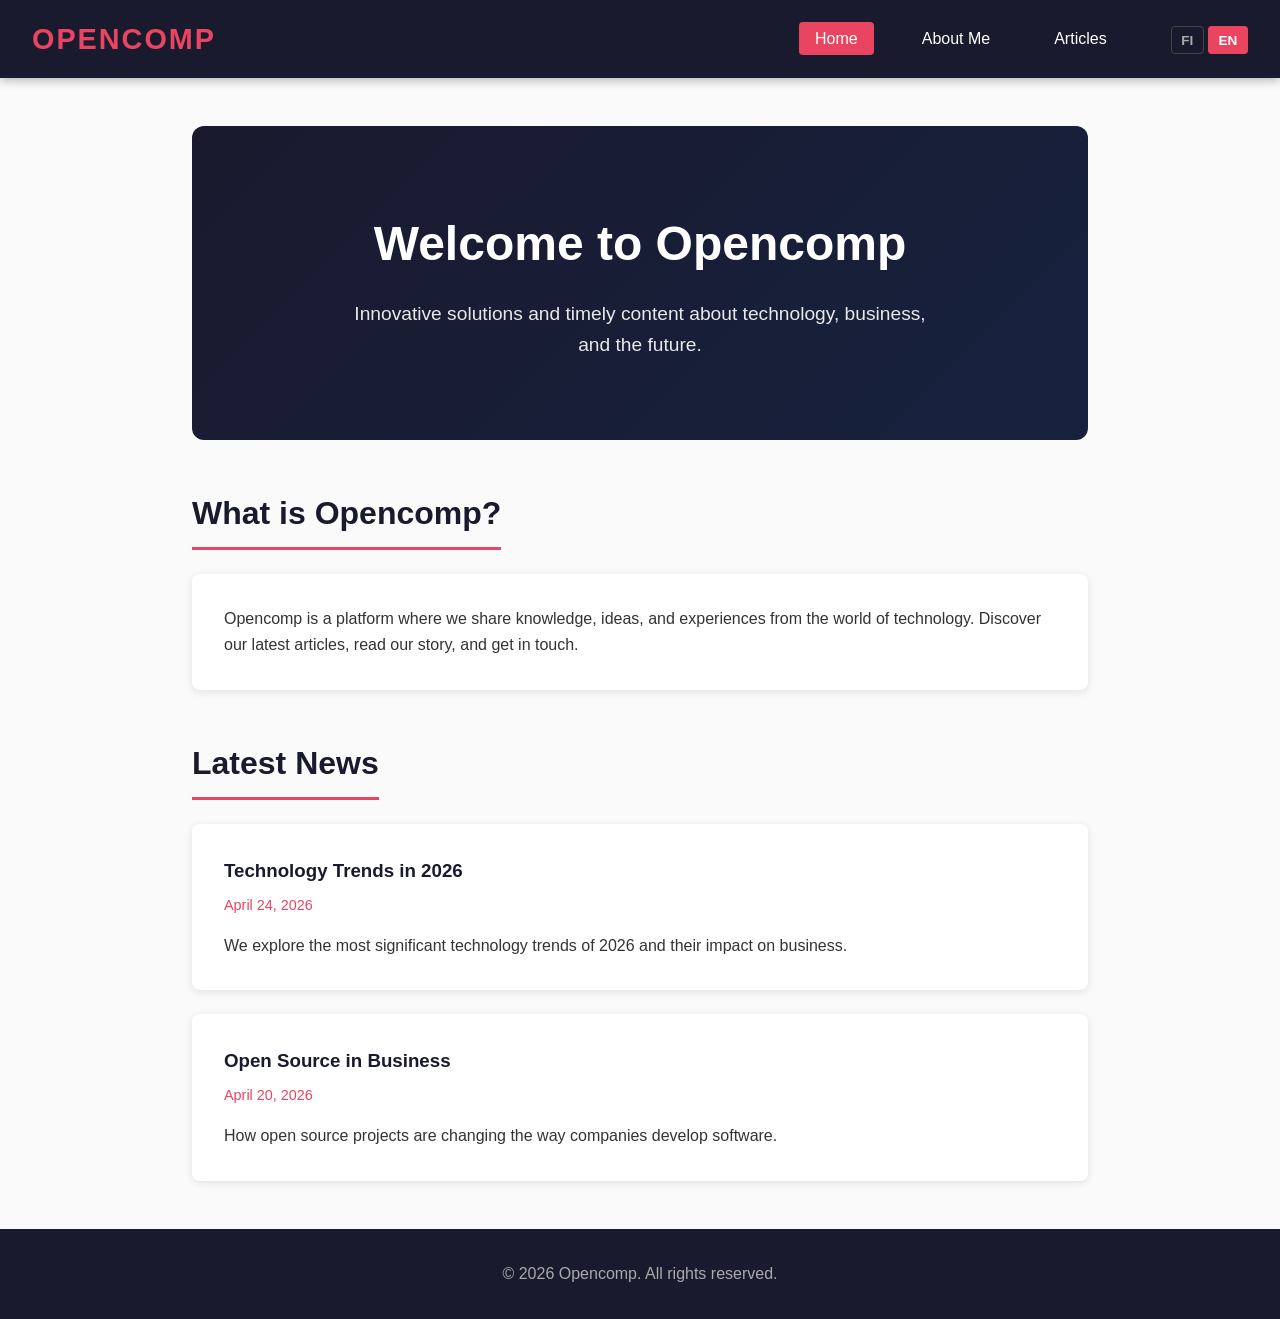
==== en/index.html @ 2e07d673 "Add language switcher and English translations" ====
<!DOCTYPE html>
<html lang="en">
<head>
  <meta charset="UTF-8">
  <meta name="viewport" content="width=device-width, initial-scale=1.0">
  <title>Opencomp – Home</title>
  <link rel="stylesheet" href="../css/style.css">
</head>
<body>
  <header>
    <div class="logo">OPENCOMP</div>
    <div class="header-inner">
      <nav>
        <ul>
          <li><a href="index.html" class="active">Home</a></li>
          <li><a href="about.html">About Me</a></li>
          <li><a href="articles.html">Articles</a></li>
        </ul>
      </nav>
      <ul class="lang-switch">
        <li><a href="../index.html">FI</a></li>
        <li><a href="#" class="active">EN</a></li>
      </ul>
    </div>
  </header>

  <main>
    <div class="hero">
      <h1>Welcome to Opencomp</h1>
      <p>Innovative solutions and timely content about technology, business, and the future.</p>
    </div>

    <section>
      <h2>What is Opencomp?</h2>
      <div class="card">
        <p>Opencomp is a platform where we share knowledge, ideas, and experiences from the world of technology. Discover our latest articles, read our story, and get in touch.</p>
      </div>
    </section>

    <section>
      <h2>Latest News</h2>
      <div class="card">
        <h3>Technology Trends in 2026</h3>
        <p class="date">April 24, 2026</p>
        <p>We explore the most significant technology trends of 2026 and their impact on business.</p>
      </div>
      <div class="card">
        <h3>Open Source in Business</h3>
        <p class="date">April 20, 2026</p>
        <p>How open source projects are changing the way companies develop software.</p>
      </div>
    </section>
  </main>

  <footer>
    <p>&copy; 2026 Opencomp. All rights reserved.</p>
  </footer>
</body>
</html>
---- css/style.css ----
* {
  margin: 0;
  padding: 0;
  box-sizing: border-box;
}

body {
  font-family: 'Segoe UI', Tahoma, Geneva, Verdana, sans-serif;
  line-height: 1.6;
  color: #333;
  background-color: #fafafa;
}

header {
  background-color: #1a1a2e;
  color: #fff;
  padding: 1rem 2rem;
  display: flex;
  justify-content: space-between;
  align-items: center;
  position: sticky;
  top: 0;
  z-index: 1000;
  box-shadow: 0 2px 10px rgba(0,0,0,0.3);
}

.logo {
  font-size: 1.8rem;
  font-weight: 700;
  letter-spacing: 2px;
  color: #e94560;
}

nav ul {
  list-style: none;
  display: flex;
  gap: 2rem;
}

nav a {
  color: #fff;
  text-decoration: none;
  font-size: 1rem;
  font-weight: 500;
  padding: 0.5rem 1rem;
  border-radius: 4px;
  transition: background-color 0.3s, color 0.3s;
}

nav a:hover,
nav a.active {
  background-color: #e94560;
  color: #fff;
}

main {
  max-width: 960px;
  margin: 3rem auto;
  padding: 0 2rem;
  min-height: 70vh;
}

.hero {
  text-align: center;
  padding: 5rem 2rem;
  background: linear-gradient(135deg, #1a1a2e 0%, #16213e 100%);
  color: #fff;
  border-radius: 12px;
  margin-bottom: 3rem;
}

.hero h1 {
  font-size: 3rem;
  margin-bottom: 1rem;
}

.hero p {
  font-size: 1.2rem;
  max-width: 600px;
  margin: 0 auto;
  opacity: 0.9;
}

section {
  margin-bottom: 3rem;
}

section h2 {
  font-size: 2rem;
  margin-bottom: 1.5rem;
  color: #1a1a2e;
  border-bottom: 3px solid #e94560;
  padding-bottom: 0.5rem;
  display: inline-block;
}

.card {
  background: #fff;
  border-radius: 8px;
  padding: 2rem;
  margin-bottom: 1.5rem;
  box-shadow: 0 2px 8px rgba(0,0,0,0.1);
  transition: transform 0.2s;
}

.card:hover {
  transform: translateY(-3px);
}

.card h3 {
  color: #1a1a2e;
  margin-bottom: 0.5rem;
}

.card .date {
  color: #e94560;
  font-size: 0.9rem;
  margin-bottom: 1rem;
}

form {
  background: #fff;
  padding: 2rem;
  border-radius: 8px;
  box-shadow: 0 2px 8px rgba(0,0,0,0.1);
}

form label {
  display: block;
  margin-bottom: 0.5rem;
  font-weight: 600;
  color: #1a1a2e;
}

form input,
form textarea {
  width: 100%;
  padding: 0.75rem;
  margin-bottom: 1.5rem;
  border: 1px solid #ddd;
  border-radius: 4px;
  font-size: 1rem;
  font-family: inherit;
}

form textarea {
  height: 150px;
  resize: vertical;
}

form button {
  background-color: #e94560;
  color: #fff;
  border: none;
  padding: 0.75rem 2rem;
  font-size: 1rem;
  font-weight: 600;
  border-radius: 4px;
  cursor: pointer;
  transition: background-color 0.3s;
}

form button:hover {
  background-color: #c73652;
}

.contact-info {
  display: grid;
  grid-template-columns: repeat(auto-fit, minmax(200px, 1fr));
  gap: 1.5rem;
  margin-bottom: 2rem;
}

.contact-info .card {
  text-align: center;
}

.contact-info .card h3 {
  margin-bottom: 0.5rem;
}

.header-inner {
  display: flex;
  align-items: center;
  gap: 3rem;
}

.lang-switch {
  display: flex;
  gap: 0.25rem;
  list-style: none;
}

.lang-switch a {
  color: #aaa;
  text-decoration: none;
  font-size: 0.85rem;
  font-weight: 600;
  padding: 0.35rem 0.6rem;
  border-radius: 4px;
  border: 1px solid #444;
  transition: background-color 0.3s, color 0.3s, border-color 0.3s;
}

.lang-switch a:hover,
.lang-switch a.active {
  background-color: #e94560;
  color: #fff;
  border-color: #e94560;
}

footer {
  background-color: #1a1a2e;
  color: #aaa;
  text-align: center;
  padding: 2rem;
  margin-top: 3rem;
}
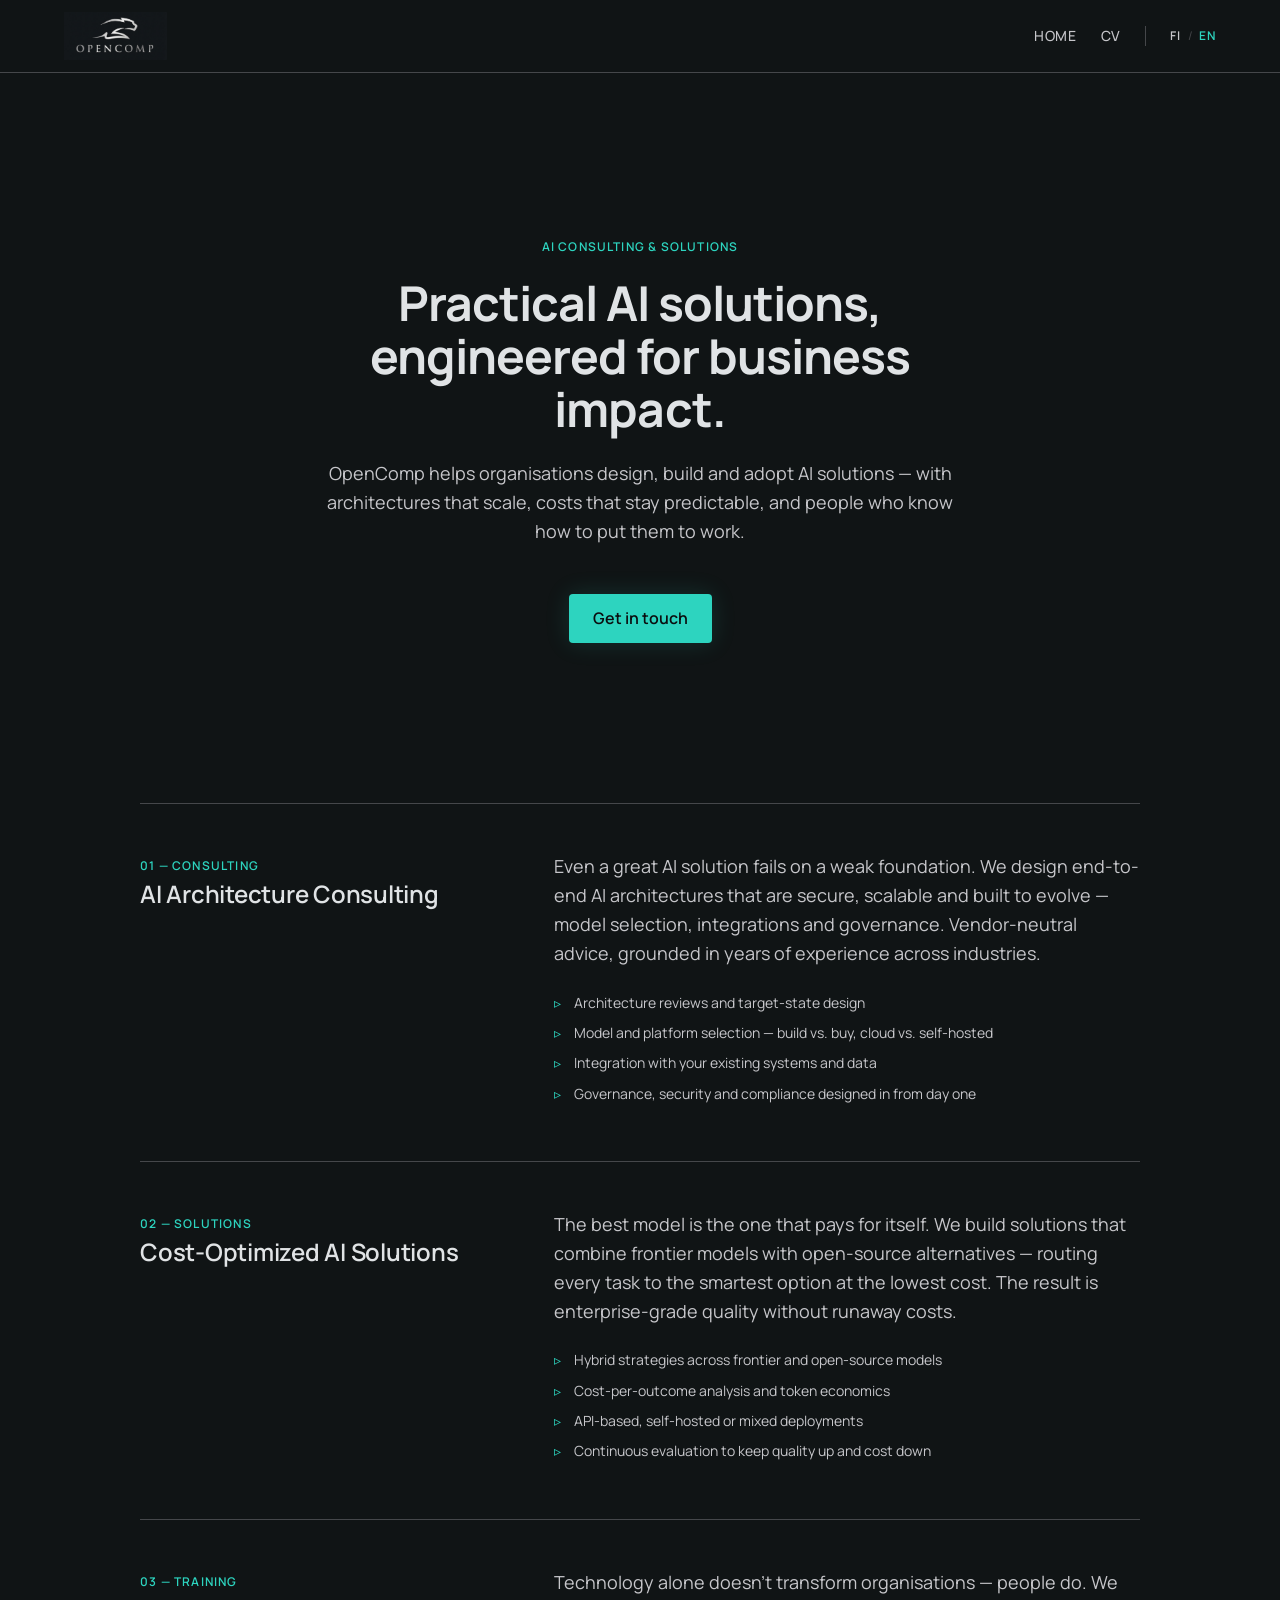
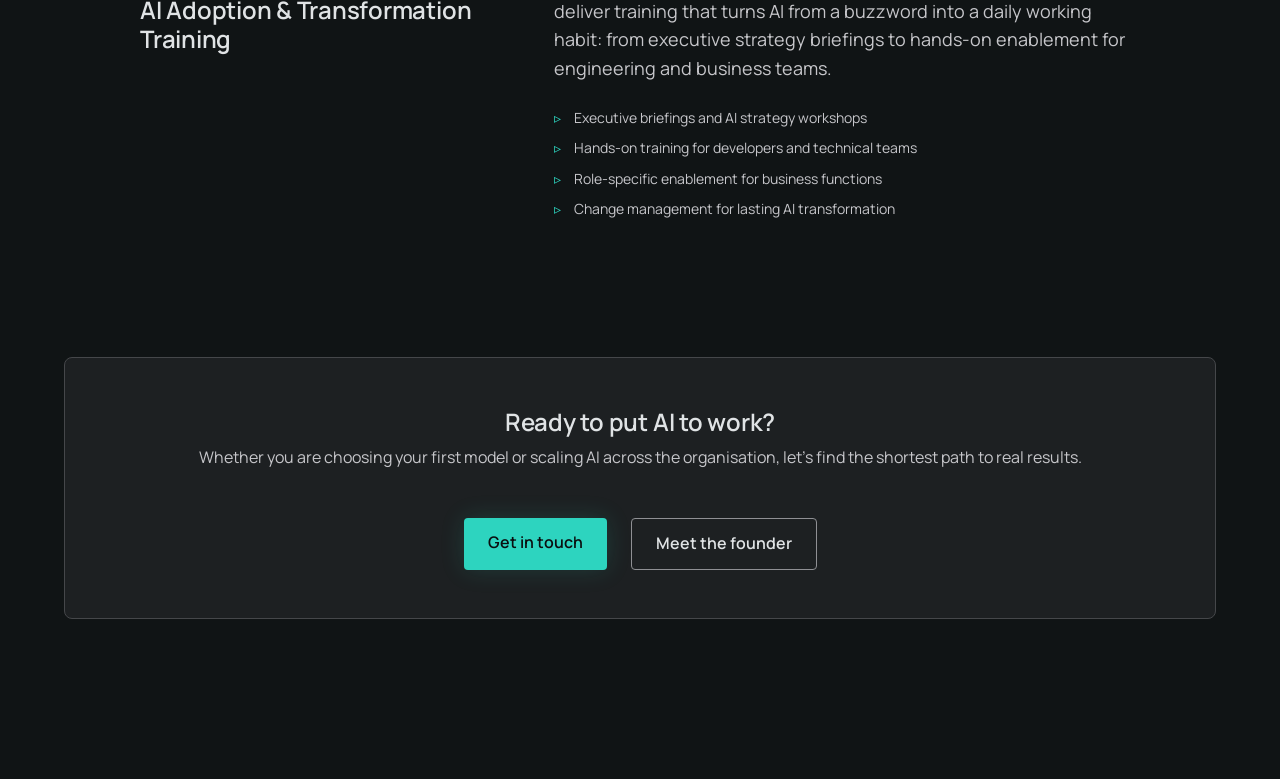
==== commit 6ebfb32e: "Add Finnish as primary language and redesign landing page around AI offering - Landing page now pres" ====
--- a/en/index.html
+++ b/en/index.html
@@ -1,59 +1,104 @@
 <!DOCTYPE html>
 <html lang="en">
 <head>
-  <meta charset="UTF-8">
-  <meta name="viewport" content="width=device-width, initial-scale=1.0">
-  <title>Opencomp – Home</title>
-  <link rel="stylesheet" href="../css/style.css">
+    <meta charset="UTF-8">
+    <meta name="viewport" content="width=device-width, initial-scale=1.0">
+    <title>Opencomp | AI Consulting &amp; Solutions</title>
+    <link rel="alternate" hreflang="fi" href="https://opencomp.fi/index.html">
+    <link rel="alternate" hreflang="en" href="https://opencomp.fi/en/index.html">
+    <link rel="stylesheet" href="../css/style.css">
 </head>
 <body>
-  <header>
-    <div class="logo">OPENCOMP</div>
-    <div class="header-inner">
-      <nav>
-        <ul>
-          <li><a href="index.html" class="active">Home</a></li>
-          <li><a href="about.html">About Me</a></li>
-          <li><a href="articles.html">Articles</a></li>
-        </ul>
-      </nav>
-      <ul class="lang-switch">
-        <li><a href="../index.html">FI</a></li>
-        <li><a href="#" class="active">EN</a></li>
-      </ul>
-    </div>
-  </header>
+    <header>
+        <div class="container">
+            <nav>
+                <a href="index.html" class="logo">
+                    <img src="../images/logo-new-bg.png" alt="Opencomp Logo">
+                </a>
+                <div class="nav-right">
+                    <div class="nav-links">
+                        <a href="index.html">Home</a>
+                        <a href="cv.html">CV</a>
+                    </div>
+                    <div class="lang-switch">
+                        <a href="../index.html" lang="fi">FI</a>
+                        <span>/</span>
+                        <a href="index.html" class="active" lang="en">EN</a>
+                    </div>
+                </div>
+            </nav>
+        </div>
+    </header>
 
-  <main>
-    <div class="hero">
-      <h1>Welcome to Opencomp</h1>
-      <p>Innovative solutions and timely content about technology, business, and the future.</p>
-    </div>
+    <main>
+        <div class="container">
+            <section class="hero">
+                <span class="label-sm">AI Consulting &amp; Solutions</span>
+                <h1>Practical AI solutions, engineered for business impact.</h1>
+                <p class="body-lg">OpenComp helps organisations design, build and adopt AI solutions — with architectures that scale, costs that stay predictable, and people who know how to put them to work.</p>
+                <a href="mailto:contact@opencomp.fi" class="cta-button">Get in touch</a>
+            </section>
 
-    <section>
-      <h2>What is Opencomp?</h2>
-      <div class="card">
-        <p>Opencomp is a platform where we share knowledge, ideas, and experiences from the world of technology. Discover our latest articles, read our story, and get in touch.</p>
-      </div>
-    </section>
+            <section class="offering">
+                <div class="offering-item">
+                    <div class="offering-heading">
+                        <span class="label-sm">01 — Consulting</span>
+                        <h2>AI Architecture Consulting</h2>
+                    </div>
+                    <div class="offering-body">
+                        <p class="body-lg">Even a great AI solution fails on a weak foundation. We design end-to-end AI architectures that are secure, scalable and built to evolve — model selection, integrations and governance. Vendor-neutral advice, grounded in years of experience across industries.</p>
+                        <ul>
+                            <li>Architecture reviews and target-state design</li>
+                            <li>Model and platform selection — build vs. buy, cloud vs. self-hosted</li>
+                            <li>Integration with your existing systems and data</li>
+                            <li>Governance, security and compliance designed in from day one</li>
+                        </ul>
+                    </div>
+                </div>
 
-    <section>
-      <h2>Latest News</h2>
-      <div class="card">
-        <h3>Technology Trends in 2026</h3>
-        <p class="date">April 24, 2026</p>
-        <p>We explore the most significant technology trends of 2026 and their impact on business.</p>
-      </div>
-      <div class="card">
-        <h3>Open Source in Business</h3>
-        <p class="date">April 20, 2026</p>
-        <p>How open source projects are changing the way companies develop software.</p>
-      </div>
-    </section>
-  </main>
+                <div class="offering-item">
+                    <div class="offering-heading">
+                        <span class="label-sm">02 — Solutions</span>
+                        <h2>Cost-Optimized AI Solutions</h2>
+                    </div>
+                    <div class="offering-body">
+                        <p class="body-lg">The best model is the one that pays for itself. We build solutions that combine frontier models with open-source alternatives — routing every task to the smartest option at the lowest cost. The result is enterprise-grade quality without runaway costs.</p>
+                        <ul>
+                            <li>Hybrid strategies across frontier and open-source models</li>
+                            <li>Cost-per-outcome analysis and token economics</li>
+                            <li>API-based, self-hosted or mixed deployments</li>
+                            <li>Continuous evaluation to keep quality up and cost down</li>
+                        </ul>
+                    </div>
+                </div>
 
-  <footer>
-    <p>&copy; 2026 Opencomp. All rights reserved.</p>
-  </footer>
+                <div class="offering-item">
+                    <div class="offering-heading">
+                        <span class="label-sm">03 — Training</span>
+                        <h2>AI Adoption &amp; Transformation Training</h2>
+                    </div>
+                    <div class="offering-body">
+                        <p class="body-lg">Technology alone doesn't transform organisations — people do. We deliver training that turns AI from a buzzword into a daily working habit: from executive strategy briefings to hands-on enablement for engineering and business teams.</p>
+                        <ul>
+                            <li>Executive briefings and AI strategy workshops</li>
+                            <li>Hands-on training for developers and technical teams</li>
+                            <li>Role-specific enablement for business functions</li>
+                            <li>Change management for lasting AI transformation</li>
+                        </ul>
+                    </div>
+                </div>
+            </section>
+
+            <div class="footer-cta">
+                <h3>Ready to put AI to work?</h3>
+                <p>Whether you are choosing your first model or scaling AI across the organisation, let's find the shortest path to real results.</p>
+                <div class="button-group">
+                    <a href="mailto:contact@opencomp.fi" class="cta-button">Get in touch</a>
+                    <a href="cv.html" class="btn-outline">Meet the founder</a>
+                </div>
+            </div>
+        </div>
+    </main>
+
 </body>
 </html>
--- a/css/style.css
+++ b/css/style.css
@@ -1,3 +1,62 @@
+@import url('https://fonts.googleapis.com/css2?family=Manrope:wght@400;500;600;700&display=swap');
+
+:root {
+  /* Colors - Derived from DESIGN.md */
+  --surface: #101415;
+  --surface-dim: #101415;
+  --surface-bright: #363a3b;
+  --surface-container-lowest: #0b0f10;
+  --surface-container-low: #191c1e;
+  --surface-container: #1d2022;
+  --surface-container-high: #272a2c;
+  --surface-container-highest: #323537;
+  --on-surface: #e0e3e5;
+  --on-surface-variant: #c6c6ca;
+  --outline: #8f9094;
+  --outline-variant: #45474a;
+  
+  --primary: #c6c6ca;
+  --on-primary: #2f3034;
+  --primary-container: #121417;
+  --on-primary-container: #7d7e82;
+  
+  --secondary: #b9c7e0;
+  --on-secondary: #233144;
+  --secondary-container: #3c4a5e;
+  --on-secondary-container: #abb9d2;
+  
+  --tertiary: #3cddc7;
+  --on-tertiary: #003731;
+  --tertiary-container: #001814;
+  --on-tertiary-container: #008e7f;
+
+  --background: #101415;
+  --on-background: #e0e3e5;
+
+  /* Accent - Forest Teal from Brand & Style */
+  --accent: #2dd4bf;
+
+  /* Typography */
+  --font-family: 'Manrope', sans-serif;
+
+  /* Spacing */
+  --unit: 8px;
+  --container-max: 1200px;
+  --gutter: 24px;
+  --stack-sm: 8px;
+  --stack-md: 24px;
+  --stack-lg: 48px;
+  --stack-xl: 80px;
+
+  /* Shapes */
+  --rounded-sm: 0.125rem;
+  --rounded: 0.25rem;
+  --rounded-md: 0.375rem;
+  --rounded-lg: 0.5rem;
+  --rounded-xl: 0.75rem;
+  --rounded-full: 9999px;
+}
+
 * {
   margin: 0;
   padding: 0;
@@ -5,214 +64,494 @@
 }
 
 body {
-  font-family: 'Segoe UI', Tahoma, Geneva, Verdana, sans-serif;
+  font-family: var(--font-family);
+  background-color: var(--background);
+  color: var(--on-background);
   line-height: 1.6;
-  color: #333;
-  background-color: #fafafa;
+  min-height: 100vh;
+  display: flex;
+  flex-direction: column;
+}
+
+.container {
+  width: 100%;
+  max-width: var(--container-max);
+  margin: 0 auto;
+  padding: 0 var(--gutter);
 }
 
 header {
-  background-color: #1a1a2e;
-  color: #fff;
-  padding: 1rem 2rem;
+  padding: 12px 0;
+  border-bottom: 1px solid var(--outline-variant);
+}
+
+nav {
   display: flex;
   justify-content: space-between;
   align-items: center;
-  position: sticky;
+}
+
+.logo {
+  display: flex;
+  align-items: center;
+  text-decoration: none;
+}
+
+.logo img {
+  height: 48px;
+  width: auto;
+  display: block;
+}
+
+.nav-links {
+  display: flex;
+  gap: var(--stack-md);
+}
+
+.nav-links a {
+  text-decoration: none;
+  color: var(--on-surface-variant);
+  font-size: 14px;
+  font-weight: 500;
+  letter-spacing: 0.05em;
+  text-transform: uppercase;
+  transition: color 0.2s ease;
+}
+
+.nav-links a:hover {
+  color: var(--accent);
+}
+
+.nav-right {
+  display: flex;
+  align-items: center;
+  gap: var(--stack-md);
+}
+
+.lang-switch {
+  display: flex;
+  align-items: center;
+  gap: 6px;
+  padding-left: var(--stack-md);
+  border-left: 1px solid var(--outline-variant);
+}
+
+.lang-switch a {
+  text-decoration: none;
+  color: var(--on-surface-variant);
+  font-size: 12px;
+  font-weight: 600;
+  letter-spacing: 0.1em;
+  transition: color 0.2s ease;
+}
+
+.lang-switch a:hover {
+  color: var(--accent);
+}
+
+.lang-switch a.active {
+  color: var(--accent);
+}
+
+.lang-switch span {
+  color: var(--outline-variant);
+  font-size: 12px;
+}
+
+main {
+  flex: 1;
+  padding: var(--stack-xl) 0;
+}
+
+/* Typography - Derived from DESIGN.md */
+h1 {
+  font-size: 48px;
+  font-weight: 700;
+  line-height: 1.1;
+  letter-spacing: -0.02em;
+  margin-bottom: var(--stack-md);
+}
+
+h2 {
+  font-size: 32px;
+  font-weight: 600;
+  line-height: 1.2;
+  letter-spacing: -0.01em;
+}
+
+h3 {
+  font-size: 24px;
+  font-weight: 600;
+  line-height: 1.3;
+  letter-spacing: -0.01em;
+}
+
+.body-lg {
+  font-size: 18px;
+  font-weight: 400;
+  line-height: 1.6;
+  color: var(--on-surface-variant);
+  max-width: 640px;
+}
+
+.label-sm {
+  display: inline-block;
+  font-size: 12px;
+  font-weight: 600;
+  line-height: 1;
+  letter-spacing: 0.1em;
+  text-transform: uppercase;
+  color: var(--on-surface-variant);
+}
+
+/* Hero */
+.hero {
+  max-width: 720px;
+  margin: 0 auto;
+  padding: var(--stack-xl) 0;
+  text-align: center;
+}
+
+.hero .label-sm {
+  color: var(--accent);
+  margin-bottom: var(--stack-md);
+}
+
+.hero .body-lg {
+  margin: 0 auto var(--stack-lg);
+}
+
+/* Offering sections */
+.offering {
+  max-width: 1000px;
+  margin: var(--stack-xl) auto 0;
+}
+
+.offering-item {
+  display: grid;
+  grid-template-columns: 2fr 3fr;
+  gap: var(--gutter);
+  padding: var(--stack-lg) 0;
+  border-top: 1px solid var(--outline-variant);
+}
+
+.offering-heading .label-sm {
+  color: var(--accent);
+  margin-bottom: var(--stack-sm);
+}
+
+.offering-heading h2 {
+  font-size: 24px;
+}
+
+.offering-body .body-lg {
+  margin-bottom: var(--stack-md);
+}
+
+.offering-body ul {
+  list-style: none;
+  padding: 0;
+}
+
+.offering-body ul li {
+  position: relative;
+  padding-left: 20px;
+  margin-bottom: var(--stack-sm);
+  color: var(--on-surface-variant);
+  font-size: 14px;
+}
+
+.offering-body ul li::before {
+  content: '▹';
+  position: absolute;
+  left: 0;
+  color: var(--accent);
+}
+
+/* Article cards */
+.article-list {
+  margin-top: var(--stack-lg);
+  display: grid;
+  gap: var(--stack-lg);
+}
+
+.article-card {
+  border: 1px solid var(--outline-variant);
+  padding: var(--stack-md);
+  border-radius: var(--rounded);
+}
+
+.article-card h2 {
+  font-size: 24px;
+  margin: var(--stack-sm) 0;
+}
+
+.article-card p {
+  color: var(--on-surface-variant);
+}
+
+/* Buttons */
+.cta-button {
+  display: inline-block;
+  background: var(--accent);
+  color: var(--surface-container-lowest);
+  padding: 12px 24px;
+  border-radius: var(--rounded);
+  font-weight: 600;
+  text-decoration: none;
+  transition: all 0.2s ease;
+  box-shadow: 0 0 24px rgba(45, 212, 191, 0.15);
+}
+
+.cta-button:hover {
+  background: var(--tertiary-fixed);
+}
+
+.cta-button.small {
+  padding: 8px 16px;
+  font-size: 12px;
+}
+
+/* Timeline Styles */
+.timeline-section {
+  position: relative;
+  padding: var(--stack-xl) 0;
+}
+
+.timeline-header {
+  text-align: center;
+  margin-bottom: var(--stack-xl);
+}
+
+.timeline-header h1 {
+  color: var(--accent);
+  font-size: 14px;
+  letter-spacing: 0.2em;
+  text-transform: uppercase;
+  margin-bottom: var(--stack-sm);
+}
+
+.timeline-header h2 {
+  font-size: 32px;
+  margin-bottom: var(--stack-md);
+}
+
+.timeline-container {
+  position: relative;
+  max-width: 1000px;
+  margin: 0 auto;
+}
+
+.timeline-container::before {
+  content: '';
+  position: absolute;
+  left: 50%;
   top: 0;
-  z-index: 1000;
-  box-shadow: 0 2px 10px rgba(0,0,0,0.3);
-}
-
-.logo {
-  font-size: 1.8rem;
-  font-weight: 700;
-  letter-spacing: 2px;
-  color: #e94560;
-}
-
-nav ul {
+  bottom: 0;
+  width: 2px;
+  background: repeating-linear-gradient(
+    to bottom,
+    transparent,
+    transparent 4px,
+    var(--outline-variant) 4px,
+    var(--outline-variant) 8px
+  );
+  transform: translateX(-50%);
+}
+
+.timeline-item {
+  position: relative;
+  margin-bottom: var(--stack-xl);
+  width: 100%;
+  display: flex;
+  justify-content: flex-start; /* Card on left by default */
+  align-items: center;
+}
+
+.timeline-item.overlap {
+  margin-bottom: var(--stack-md); /* Smaller gap for overlapping events */
+}
+
+.timeline-item:nth-child(even) {
+  justify-content: flex-end; /* Card on right for even items */
+}
+
+.timeline-card {
+  width: 44%; /* Slightly less than 50% to ensure a gap for the icon */
+  background: var(--surface-container);
+  border: 1px solid var(--outline-variant);
+  border-radius: var(--rounded-lg);
+  padding: var(--stack-md);
+  position: relative;
+  z-index: 1;
+}
+
+.timeline-item:nth-child(even) .timeline-card {
+  /* No specific styles needed, flex-end handles it */
+}
+
+.timeline-icon {
+  position: absolute;
+  left: 50%;
+  transform: translateX(-50%);
+  width: 40px;
+  height: 40px;
+  background: var(--background);
+  border: 2px solid var(--accent);
+  border-radius: var(--rounded-md);
+  display: flex;
+  align-items: center;
+  justify-content: center;
+  z-index: 2;
+  color: var(--accent);
+  font-size: 18px;
+}
+
+.timeline-card-header {
+  display: flex;
+  justify-content: space-between;
+  align-items: baseline;
+  margin-bottom: var(--stack-sm);
+}
+
+.timeline-card h3 {
+  font-size: 18px;
+  font-weight: 600;
+  color: var(--on-surface);
+}
+
+.timeline-card .company {
+  color: var(--accent);
+  font-weight: 600;
+  margin-bottom: var(--stack-sm);
+  display: block;
+}
+
+.timeline-card .role {
+  font-weight: 500;
+  margin-bottom: var(--stack-sm);
+  display: block;
+}
+
+.timeline-card ul {
   list-style: none;
-  display: flex;
-  gap: 2rem;
-}
-
-nav a {
-  color: #fff;
+  padding: 0;
+}
+
+.timeline-card ul li {
+  position: relative;
+  padding-left: 20px;
+  margin-bottom: 4px;
+  color: var(--on-surface-variant);
+  font-size: 14px;
+}
+
+.timeline-card ul li::before {
+  content: '▹';
+  position: absolute;
+  left: 0;
+  color: var(--accent);
+}
+
+/* Footer CTA */
+.footer-cta {
+  background: var(--surface-container);
+  border: 1px solid var(--outline-variant);
+  border-radius: var(--rounded-lg);
+  padding: var(--stack-lg);
+  text-align: center;
+  margin: var(--stack-xl) 0;
+}
+
+.footer-cta h3 {
+  font-size: 24px;
+  margin-bottom: var(--stack-sm);
+}
+
+.footer-cta p {
+  color: var(--on-surface-variant);
+  margin-bottom: var(--stack-lg);
+}
+
+.button-group {
+  display: flex;
+  justify-content: center;
+  gap: var(--stack-md);
+}
+
+.btn-outline {
+  display: inline-block;
+  border: 1px solid var(--outline);
+  color: var(--on-surface);
+  padding: 12px 24px;
+  border-radius: var(--rounded);
+  font-weight: 600;
   text-decoration: none;
-  font-size: 1rem;
-  font-weight: 500;
-  padding: 0.5rem 1rem;
-  border-radius: 4px;
-  transition: background-color 0.3s, color 0.3s;
-}
-
-nav a:hover,
-nav a.active {
-  background-color: #e94560;
-  color: #fff;
-}
-
-main {
-  max-width: 960px;
-  margin: 3rem auto;
-  padding: 0 2rem;
-  min-height: 70vh;
-}
-
-.hero {
-  text-align: center;
-  padding: 5rem 2rem;
-  background: linear-gradient(135deg, #1a1a2e 0%, #16213e 100%);
-  color: #fff;
-  border-radius: 12px;
-  margin-bottom: 3rem;
-}
-
-.hero h1 {
-  font-size: 3rem;
-  margin-bottom: 1rem;
-}
-
-.hero p {
-  font-size: 1.2rem;
-  max-width: 600px;
-  margin: 0 auto;
-  opacity: 0.9;
-}
-
-section {
-  margin-bottom: 3rem;
-}
-
-section h2 {
-  font-size: 2rem;
-  margin-bottom: 1.5rem;
-  color: #1a1a2e;
-  border-bottom: 3px solid #e94560;
-  padding-bottom: 0.5rem;
-  display: inline-block;
-}
-
-.card {
-  background: #fff;
-  border-radius: 8px;
-  padding: 2rem;
-  margin-bottom: 1.5rem;
-  box-shadow: 0 2px 8px rgba(0,0,0,0.1);
-  transition: transform 0.2s;
-}
-
-.card:hover {
-  transform: translateY(-3px);
-}
-
-.card h3 {
-  color: #1a1a2e;
-  margin-bottom: 0.5rem;
-}
-
-.card .date {
-  color: #e94560;
-  font-size: 0.9rem;
-  margin-bottom: 1rem;
-}
-
-form {
-  background: #fff;
-  padding: 2rem;
-  border-radius: 8px;
-  box-shadow: 0 2px 8px rgba(0,0,0,0.1);
-}
-
-form label {
-  display: block;
-  margin-bottom: 0.5rem;
-  font-weight: 600;
-  color: #1a1a2e;
-}
-
-form input,
-form textarea {
-  width: 100%;
-  padding: 0.75rem;
-  margin-bottom: 1.5rem;
-  border: 1px solid #ddd;
-  border-radius: 4px;
-  font-size: 1rem;
-  font-family: inherit;
-}
-
-form textarea {
-  height: 150px;
-  resize: vertical;
-}
-
-form button {
-  background-color: #e94560;
-  color: #fff;
-  border: none;
-  padding: 0.75rem 2rem;
-  font-size: 1rem;
-  font-weight: 600;
-  border-radius: 4px;
-  cursor: pointer;
-  transition: background-color 0.3s;
-}
-
-form button:hover {
-  background-color: #c73652;
-}
-
-.contact-info {
-  display: grid;
-  grid-template-columns: repeat(auto-fit, minmax(200px, 1fr));
-  gap: 1.5rem;
-  margin-bottom: 2rem;
-}
-
-.contact-info .card {
-  text-align: center;
-}
-
-.contact-info .card h3 {
-  margin-bottom: 0.5rem;
-}
-
-.header-inner {
-  display: flex;
-  align-items: center;
-  gap: 3rem;
-}
-
-.lang-switch {
-  display: flex;
-  gap: 0.25rem;
-  list-style: none;
-}
-
-.lang-switch a {
-  color: #aaa;
-  text-decoration: none;
-  font-size: 0.85rem;
-  font-weight: 600;
-  padding: 0.35rem 0.6rem;
-  border-radius: 4px;
-  border: 1px solid #444;
-  transition: background-color 0.3s, color 0.3s, border-color 0.3s;
-}
-
-.lang-switch a:hover,
-.lang-switch a.active {
-  background-color: #e94560;
-  color: #fff;
-  border-color: #e94560;
-}
-
-footer {
-  background-color: #1a1a2e;
-  color: #aaa;
-  text-align: center;
-  padding: 2rem;
-  margin-top: 3rem;
-}
+  transition: all 0.2s ease;
+}
+
+.btn-outline:hover {
+  background: var(--surface-bright);
+}
+
+@media (max-width: 768px) {
+  .timeline-container::before {
+    left: 20px;
+  }
+  
+  .timeline-item, .timeline-item:nth-child(even) {
+    flex-direction: column;
+    align-items: flex-start;
+    padding-left: 50px;
+  }
+  
+  .timeline-card {
+    width: 100%;
+  }
+  
+  .timeline-icon {
+    left: 20px;
+  }
+}
+
+@media (max-width: 768px) {
+  h1 {
+    font-size: 32px;
+  }
+
+  main {
+    padding: var(--stack-lg) 0;
+  }
+
+  .offering-item {
+    grid-template-columns: 1fr;
+  }
+
+  .button-group {
+    flex-direction: column;
+    align-items: center;
+  }
+
+  nav {
+    flex-wrap: wrap;
+    gap: var(--stack-sm);
+  }
+
+  .nav-right {
+    flex: 1 1 100%;
+    justify-content: space-between;
+    gap: 12px;
+  }
+
+  .nav-links {
+    gap: 12px;
+  }
+
+  .nav-links a {
+    font-size: 12px;
+  }
+
+  .lang-switch {
+    padding-left: 12px;
+  }
+}
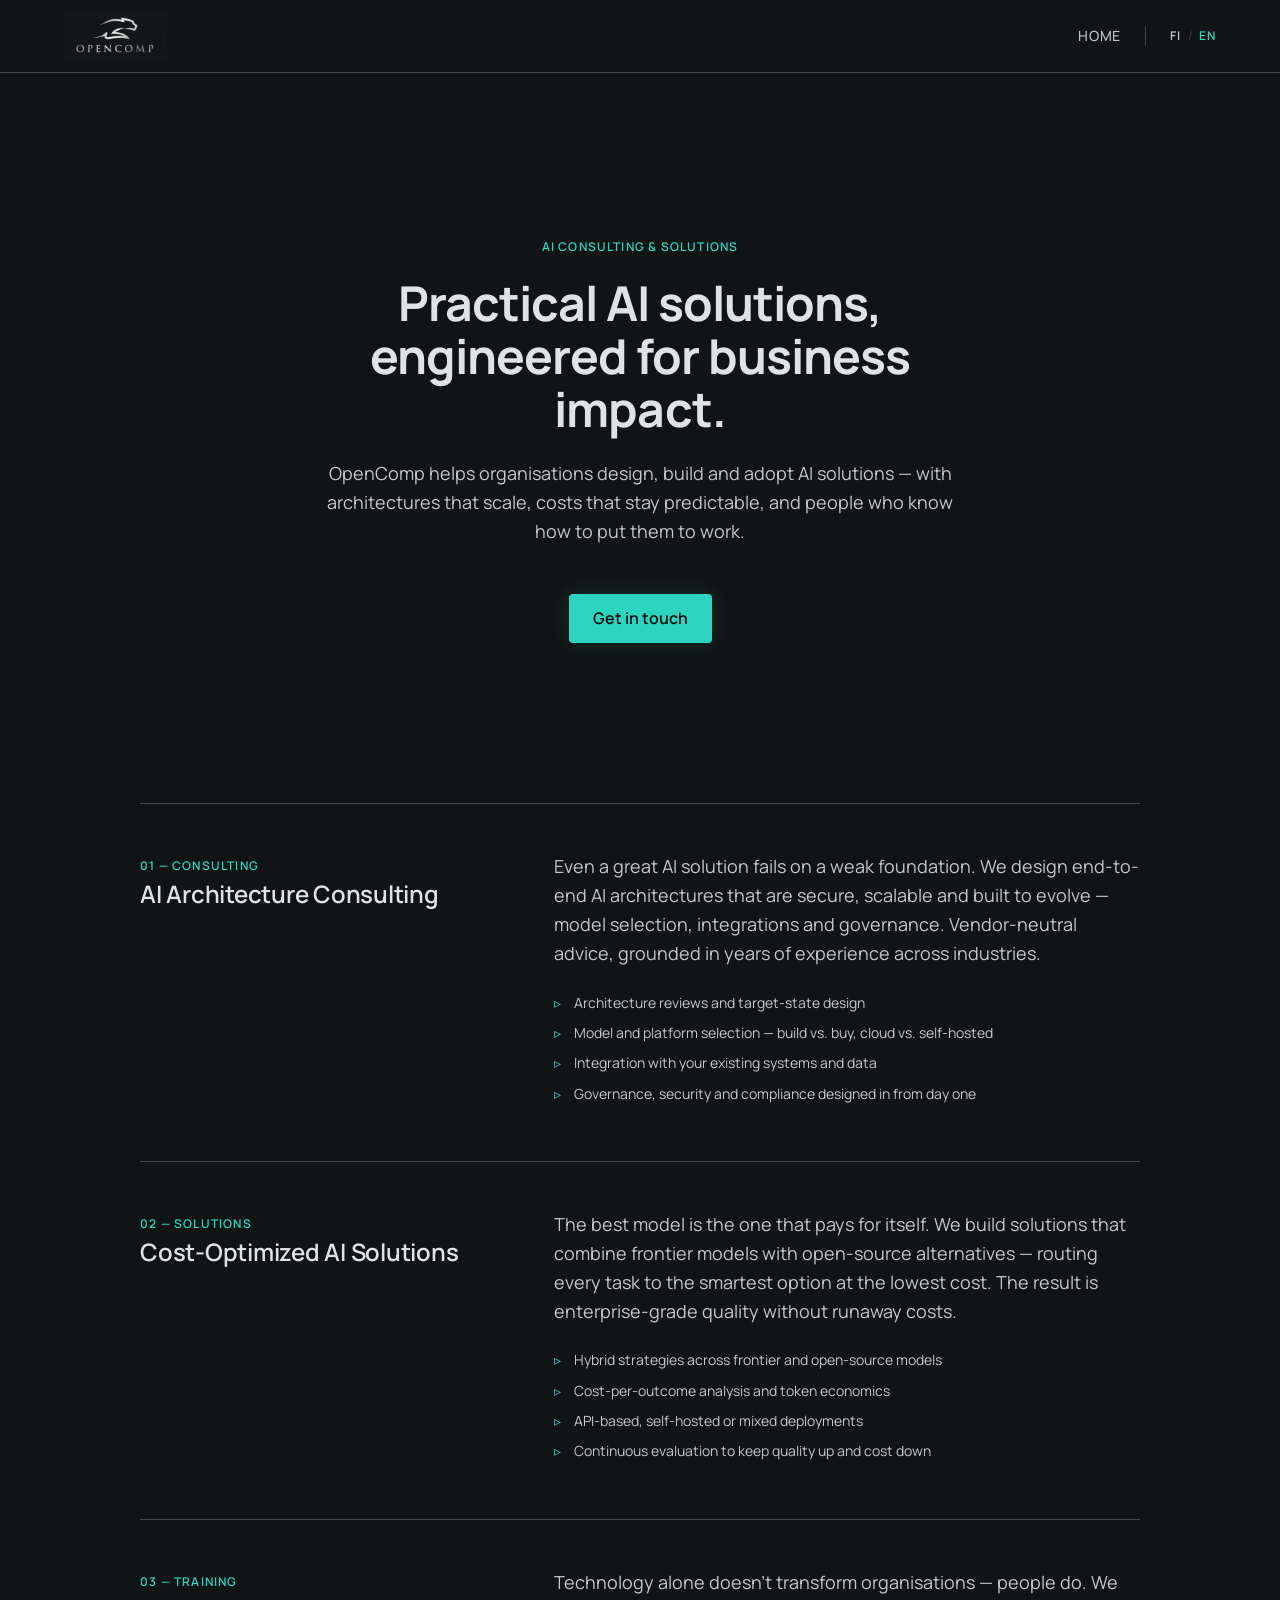
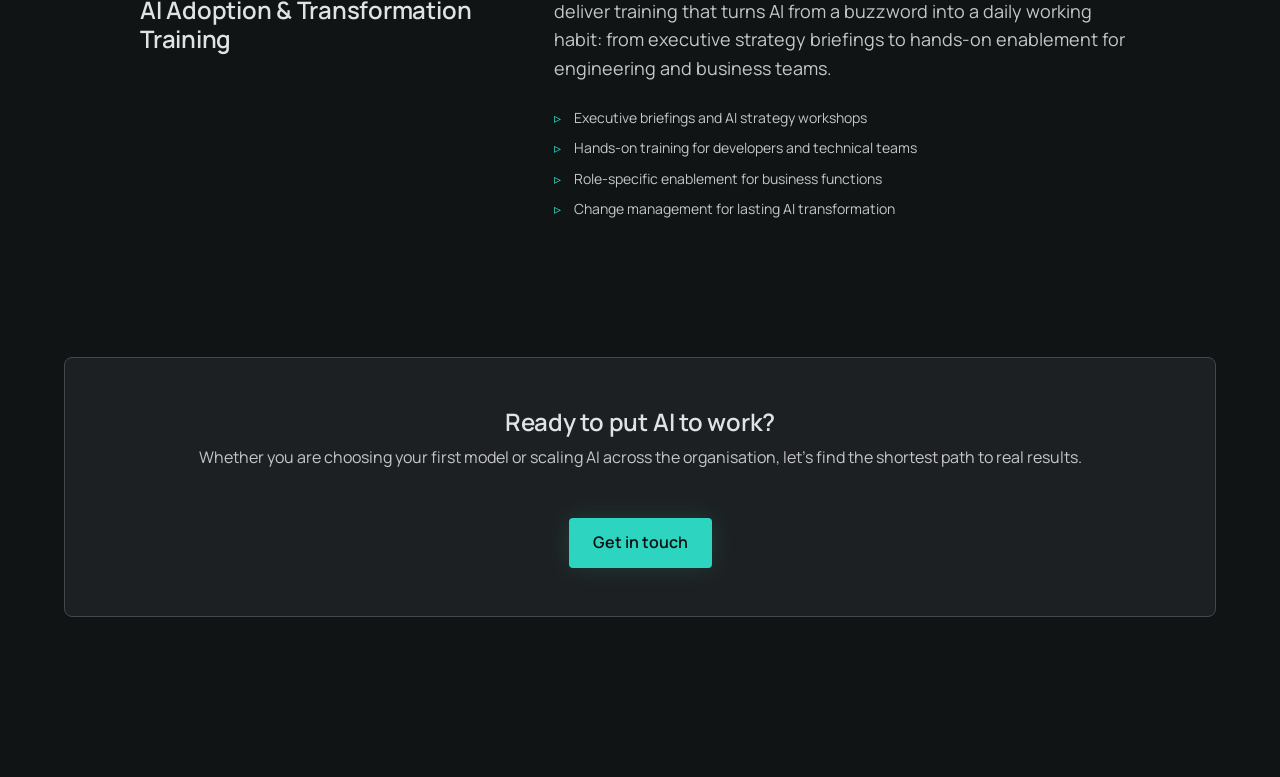
==== commit afc1ceb3: "Restyle CV timeline and hide CV from navigation for now - Style CV page closer to the reference desi" ====
--- a/en/index.html
+++ b/en/index.html
@@ -18,7 +18,6 @@
                 <div class="nav-right">
                     <div class="nav-links">
                         <a href="index.html">Home</a>
-                        <a href="cv.html">CV</a>
                     </div>
                     <div class="lang-switch">
                         <a href="../index.html" lang="fi">FI</a>
@@ -36,7 +35,7 @@
                 <span class="label-sm">AI Consulting &amp; Solutions</span>
                 <h1>Practical AI solutions, engineered for business impact.</h1>
                 <p class="body-lg">OpenComp helps organisations design, build and adopt AI solutions — with architectures that scale, costs that stay predictable, and people who know how to put them to work.</p>
-                <a href="mailto:contact@opencomp.fi" class="cta-button">Get in touch</a>
+                <a href="mailto:tero@opencomp.fi" class="cta-button">Get in touch</a>
             </section>
 
             <section class="offering">
@@ -93,8 +92,7 @@
                 <h3>Ready to put AI to work?</h3>
                 <p>Whether you are choosing your first model or scaling AI across the organisation, let's find the shortest path to real results.</p>
                 <div class="button-group">
-                    <a href="mailto:contact@opencomp.fi" class="cta-button">Get in touch</a>
-                    <a href="cv.html" class="btn-outline">Meet the founder</a>
+                    <a href="mailto:tero@opencomp.fi" class="cta-button">Get in touch</a>
                 </div>
             </div>
         </div>
--- a/css/style.css
+++ b/css/style.css
@@ -353,8 +353,8 @@
     to bottom,
     transparent,
     transparent 4px,
-    var(--outline-variant) 4px,
-    var(--outline-variant) 8px
+    rgba(60, 221, 199, 0.3) 4px,
+    rgba(60, 221, 199, 0.3) 10px
   );
   transform: translateX(-50%);
 }
@@ -378,12 +378,17 @@
 
 .timeline-card {
   width: 44%; /* Slightly less than 50% to ensure a gap for the icon */
-  background: var(--surface-container);
+  background: var(--surface-container-low);
   border: 1px solid var(--outline-variant);
   border-radius: var(--rounded-lg);
-  padding: var(--stack-md);
+  padding: 32px;
   position: relative;
   z-index: 1;
+}
+
+.timeline-card.current {
+  border-color: rgba(45, 212, 191, 0.45);
+  box-shadow: 0 0 24px rgba(45, 212, 191, 0.08);
 }
 
 .timeline-item:nth-child(even) .timeline-card {
@@ -394,24 +399,39 @@
   position: absolute;
   left: 50%;
   transform: translateX(-50%);
-  width: 40px;
-  height: 40px;
-  background: var(--background);
-  border: 2px solid var(--accent);
-  border-radius: var(--rounded-md);
+  width: 44px;
+  height: 44px;
+  background: var(--surface-container-lowest);
+  border: 1.5px solid var(--accent);
+  border-radius: var(--rounded-lg);
   display: flex;
   align-items: center;
   justify-content: center;
   z-index: 2;
   color: var(--accent);
-  font-size: 18px;
+  box-shadow: 0 0 16px rgba(45, 212, 191, 0.2);
+}
+
+.timeline-icon svg {
+  width: 20px;
+  height: 20px;
 }
 
 .timeline-card-header {
   display: flex;
+  flex-wrap: wrap;
   justify-content: space-between;
-  align-items: baseline;
-  margin-bottom: var(--stack-sm);
+  align-items: center;
+  gap: var(--stack-sm);
+  margin-bottom: var(--stack-sm);
+}
+
+.timeline-card-header .label-sm {
+  flex-shrink: 0;
+  padding: 6px 10px;
+  background: var(--surface-container-high);
+  border: 1px solid var(--outline-variant);
+  border-radius: var(--rounded-md);
 }
 
 .timeline-card h3 {
@@ -428,7 +448,7 @@
 }
 
 .timeline-card .role {
-  font-weight: 500;
+  font-weight: 600;
   margin-bottom: var(--stack-sm);
   display: block;
 }
@@ -441,7 +461,7 @@
 .timeline-card ul li {
   position: relative;
   padding-left: 20px;
-  margin-bottom: 4px;
+  margin-bottom: var(--stack-sm);
   color: var(--on-surface-variant);
   font-size: 14px;
 }
@@ -507,6 +527,7 @@
   
   .timeline-card {
     width: 100%;
+    padding: var(--stack-md);
   }
   
   .timeline-icon {
